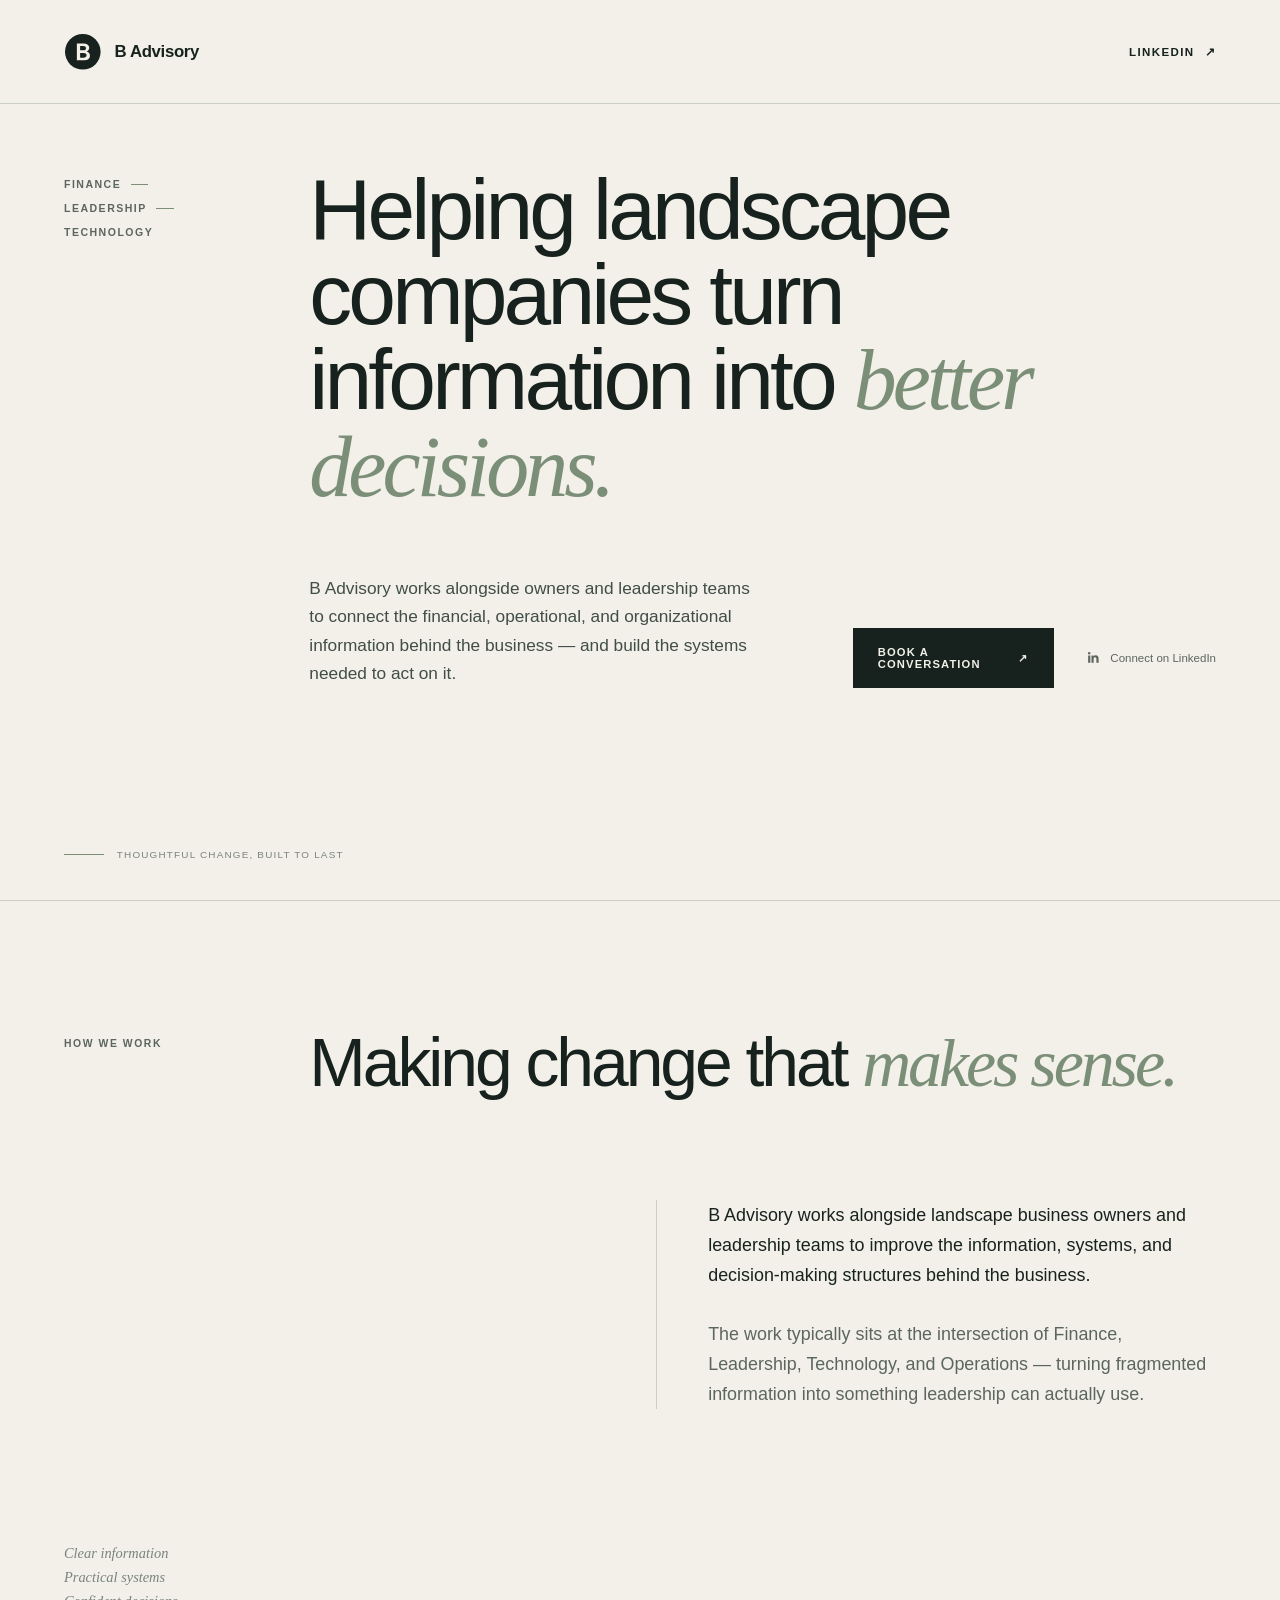
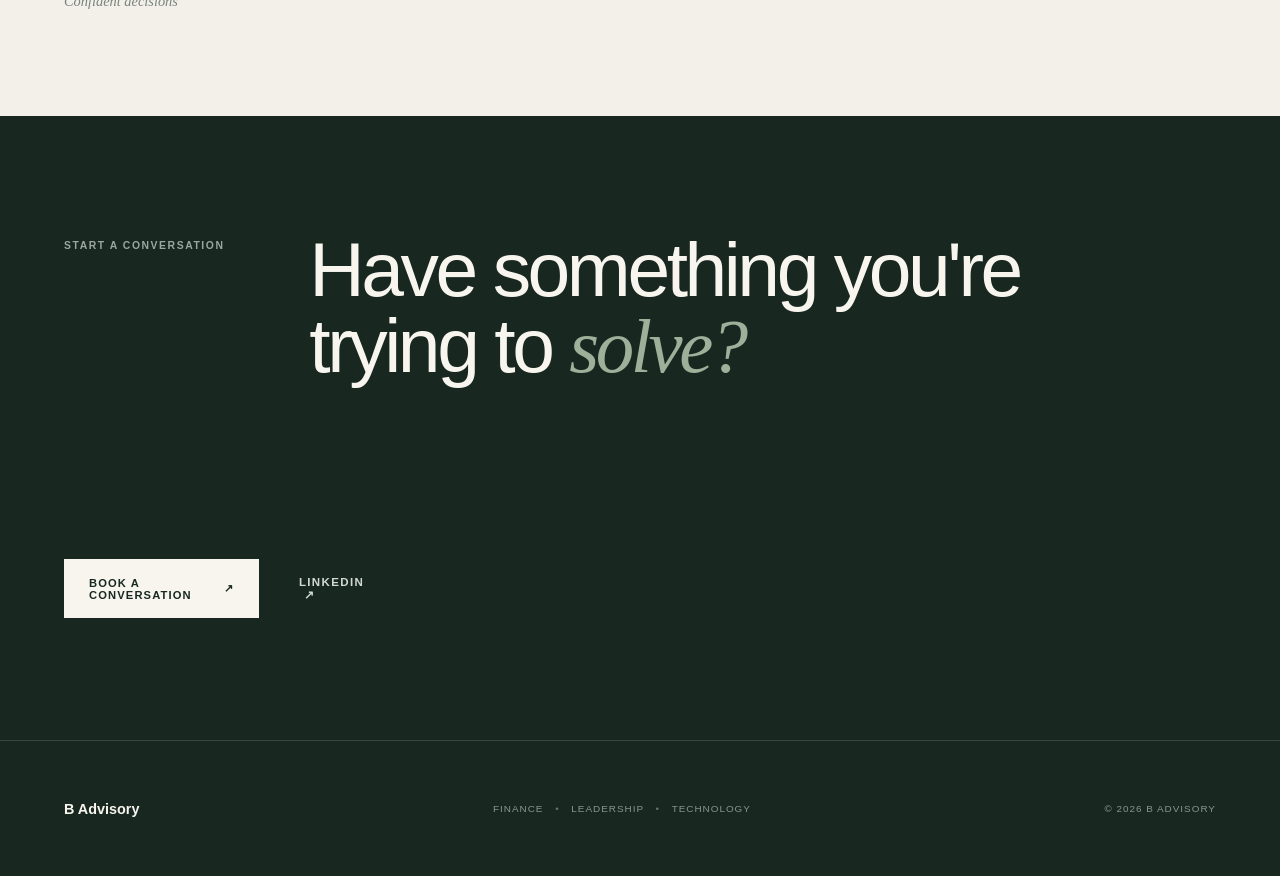
==== index.html @ e439b78d "Build B Advisory single-page website" ====
<!doctype html>
<html lang="en">
  <head>
    <meta charset="utf-8">
    <meta name="viewport" content="width=device-width, initial-scale=1">
    <title>B Advisory — Better information. Better decisions.</title>
    <meta name="description" content="B Advisory helps landscape companies connect financial, operational, and organizational information to make better decisions.">
    <link rel="canonical" href="https://b-advisory.net/">
    <meta property="og:type" content="website">
    <meta property="og:url" content="https://b-advisory.net/">
    <meta property="og:title" content="B Advisory — Better information. Better decisions.">
    <meta property="og:description" content="Helping landscape companies turn information into better decisions.">
    <meta property="og:site_name" content="B Advisory">
    <meta name="twitter:card" content="summary">
    <meta name="twitter:title" content="B Advisory — Better information. Better decisions.">
    <meta name="twitter:description" content="Helping landscape companies turn information into better decisions.">
    <meta name="theme-color" content="#f2f0e9">
    <link rel="icon" href="favicon.svg" type="image/svg+xml">
    <link rel="stylesheet" href="styles.css">
  </head>
  <body>
    <a class="skip-link" href="#main-content">Skip to content</a>

    <header class="site-header">
      <a class="brand" href="./" aria-label="B Advisory home">
        <svg class="brand-mark" viewBox="0 0 38 38" aria-hidden="true">
          <rect x="1" y="1" width="36" height="36" rx="18"></rect>
          <path d="M13 10.5h6.5c4 0 6 1.7 6 4.5 0 1.9-1 3.2-2.8 3.8 2.3.5 3.5 2 3.5 4.1 0 3.1-2.3 4.7-6.5 4.7H13V10.5Zm6.2 7c2 0 3-.7 3-2.2 0-1.4-1-2.1-3-2.1h-2.9v4.3h2.9Zm.3 7.4c2.2 0 3.3-.8 3.3-2.4s-1.1-2.4-3.3-2.4h-3.2v4.8h3.2Z"></path>
        </svg>
        <span>B Advisory</span>
      </a>
      <!-- Replace [LINKEDIN_URL] with the full LinkedIn profile or company URL. -->
      <a class="header-link" href="[LINKEDIN_URL]" target="_blank" rel="noopener noreferrer">
        LinkedIn <span aria-hidden="true">↗</span>
      </a>
    </header>

    <main id="main-content">
      <section class="hero" aria-labelledby="hero-title">
        <div class="hero-kicker" aria-label="Areas of focus">
          <span>Finance</span><span>Leadership</span><span>Technology</span>
        </div>
        <div class="hero-content">
          <h1 id="hero-title">Helping landscape companies turn information into <em>better decisions.</em></h1>
          <div class="hero-detail">
            <p>B Advisory works alongside owners and leadership teams to connect the financial, operational, and organizational information behind the business — and build the systems needed to act on it.</p>
            <div class="hero-actions">
              <!-- Replace [BOOKING_URL] with the full URL for your scheduling page. -->
              <a class="button button-primary" href="[BOOKING_URL]">Book a Conversation <span aria-hidden="true">↗</span></a>
              <a class="text-link" href="[LINKEDIN_URL]" target="_blank" rel="noopener noreferrer">
                <svg viewBox="0 0 24 24" aria-hidden="true"><path d="M6.5 8.2H3.2V19h3.3V8.2ZM4.8 3a1.9 1.9 0 1 0 0 3.8A1.9 1.9 0 0 0 4.8 3Zm14.1 9.8c0-3.3-1.8-4.9-4.2-4.9-1.9 0-2.8 1.1-3.3 1.8V8.2H8.2V19h3.3v-5.3c0-1.4.3-2.8 2.1-2.8s2 1.7 2 2.9V19H19l-.1-6.2Z"></path></svg>
                Connect on LinkedIn
              </a>
            </div>
          </div>
        </div>
        <div class="scroll-note" aria-hidden="true"><span></span> Thoughtful change, built to last</div>
      </section>

      <section class="approach" aria-labelledby="approach-title">
        <p class="section-label">How we work</p>
        <div class="approach-content">
          <h2 id="approach-title">Making change that <em>makes sense.</em></h2>
          <div class="approach-copy">
            <p>B Advisory works alongside landscape business owners and leadership teams to improve the information, systems, and decision-making structures behind the business.</p>
            <p>The work typically sits at the intersection of Finance, Leadership, Technology, and Operations — turning fragmented information into something leadership can actually use.</p>
          </div>
        </div>
        <p class="approach-note">Clear information<br>Practical systems<br>Confident decisions</p>
      </section>

      <section class="contact" aria-labelledby="contact-title">
        <div class="contact-inner">
          <p class="section-label">Start a conversation</p>
          <h2 id="contact-title">Have something you're<br>trying to <em>solve?</em></h2>
          <div class="contact-actions">
            <a class="button button-light" href="[BOOKING_URL]">Book a Conversation <span aria-hidden="true">↗</span></a>
            <a class="contact-link" href="[LINKEDIN_URL]" target="_blank" rel="noopener noreferrer">LinkedIn <span aria-hidden="true">↗</span></a>
          </div>
        </div>
      </section>
    </main>

    <footer>
      <a class="brand brand-footer" href="./" aria-label="B Advisory home">B Advisory</a>
      <p>Finance <span>•</span> Leadership <span>•</span> Technology</p>
      <p>© 2026 B Advisory</p>
    </footer>
  </body>
</html>
---- styles.css ----
:root {
  --paper: #f2f0e9;
  --ink: #17221e;
  --muted: #5c665f;
  --line: #cbcfc5;
  --accent: #7b8f78;
  --dark: #182820;
  --light: #f7f5ee;
  --sans: "Helvetica Neue", Helvetica, Arial, sans-serif;
  --serif: Iowan Old Style, Baskerville, "Times New Roman", serif;
}

* { box-sizing: border-box; }
html { scroll-behavior: smooth; }
body { margin: 0; background: var(--paper); color: var(--ink); font-family: var(--sans); -webkit-font-smoothing: antialiased; }
a { color: inherit; }
.skip-link { position: fixed; z-index: 10; top: 0; left: 1rem; padding: .75rem 1rem; background: var(--ink); color: white; transform: translateY(-120%); }
.skip-link:focus { transform: translateY(0); }
:focus-visible { outline: 2px solid #527058; outline-offset: 4px; }

.site-header { height: 6.5rem; padding: 0 clamp(1.5rem, 5vw, 5.5rem); display: flex; align-items: center; justify-content: space-between; border-bottom: 1px solid var(--line); }
.brand { display: inline-flex; align-items: center; gap: .8rem; font-size: 1.05rem; font-weight: 600; letter-spacing: -.02em; text-decoration: none; }
.brand-mark { width: 2.35rem; height: 2.35rem; }
.brand-mark rect { fill: var(--ink); }
.brand-mark path { fill: var(--paper); }
.header-link, .contact-link { font-size: .72rem; font-weight: 600; letter-spacing: .12em; text-transform: uppercase; text-decoration: none; }
.header-link span, .contact-link span { display: inline-block; margin-left: .35rem; transition: transform .2s ease; }
.header-link:hover span, .contact-link:hover span { transform: translate(2px, -2px); }

.hero { min-height: calc(100svh - 6.5rem); padding: clamp(3rem, 7vh, 6.5rem) clamp(1.5rem, 5vw, 5.5rem) 2.5rem; display: grid; grid-template-columns: minmax(8rem, 1fr) minmax(0, 5fr); grid-template-rows: auto 1fr auto; column-gap: clamp(2rem, 5vw, 7rem); }
.hero-kicker { grid-row: 1 / 3; padding-top: .7rem; display: flex; flex-direction: column; gap: .75rem; color: var(--muted); font-size: .66rem; font-weight: 600; letter-spacing: .14em; text-transform: uppercase; }
.hero-kicker span { display: flex; align-items: center; gap: .6rem; }
.hero-kicker span:not(:last-child)::after { content: ""; width: 1.1rem; height: 1px; background: var(--accent); }
.hero-content { max-width: 77rem; }
h1, h2 { margin: 0; font-weight: 400; letter-spacing: -.045em; line-height: .99; }
h1 { max-width: 74rem; font-size: clamp(3.25rem, 6.7vw, 7.3rem); }
h1 em, h2 em { color: var(--accent); font-family: var(--serif); font-weight: 400; }
.hero-detail { margin-top: clamp(3.5rem, 7vh, 7rem); display: grid; grid-template-columns: minmax(0, 1fr) minmax(19rem, .8fr); gap: clamp(3rem, 7vw, 8rem); align-items: end; }
.hero-detail p { max-width: 39rem; margin: 0; color: #414d47; font-size: clamp(1rem, 1.35vw, 1.25rem); line-height: 1.65; }
.hero-actions { display: flex; align-items: center; gap: 2rem; }
.button { min-height: 3.7rem; padding: 0 1.5rem; display: inline-flex; align-items: center; justify-content: center; gap: 2rem; border: 1px solid transparent; font-size: .7rem; font-weight: 600; letter-spacing: .1em; text-transform: uppercase; text-decoration: none; transition: background .2s ease, color .2s ease, transform .2s ease; }
.button:hover { transform: translateY(-2px); }
.button-primary { background: var(--ink); color: var(--paper); }
.button-primary:hover { background: #2b3933; }
.text-link { display: inline-flex; align-items: center; gap: .55rem; color: var(--muted); font-size: .72rem; text-decoration: none; white-space: nowrap; }
.text-link svg { width: 1rem; fill: currentColor; }
.text-link:hover { color: var(--ink); }
.scroll-note { grid-column: 1 / 3; align-self: end; display: flex; align-items: center; gap: .8rem; color: #7b837e; font-size: .62rem; letter-spacing: .12em; text-transform: uppercase; }
.scroll-note span { width: 2.5rem; height: 1px; background: var(--accent); }

.approach { position: relative; min-height: 51rem; padding: clamp(5rem, 10vw, 10rem) clamp(1.5rem, 5vw, 5.5rem); border-top: 1px solid var(--line); display: grid; grid-template-columns: minmax(8rem, 1fr) minmax(0, 5fr); gap: clamp(2rem, 5vw, 7rem); }
.section-label { margin: .55rem 0 0; color: var(--muted); font-size: .65rem; font-weight: 600; letter-spacing: .15em; text-transform: uppercase; }
.approach-content { max-width: 74rem; }
.approach h2 { max-width: 60rem; font-size: clamp(3rem, 5.3vw, 6rem); }
.approach-copy { width: 57%; min-width: 35rem; margin: clamp(4rem, 8vw, 8rem) 0 0 auto; padding-left: clamp(2rem, 4vw, 4.5rem); border-left: 1px solid var(--line); }
.approach-copy p { margin: 0; font-size: clamp(1rem, 1.4vw, 1.22rem); line-height: 1.68; }
.approach-copy p + p { margin-top: 1.8rem; color: var(--muted); }
.approach-note { position: absolute; left: clamp(1.5rem, 5vw, 5.5rem); bottom: clamp(5rem, 8vw, 8rem); margin: 0; color: #7a837d; font-family: var(--serif); font-size: .9rem; font-style: italic; line-height: 1.65; }

.contact { background: var(--dark); color: var(--light); }
.contact-inner { min-height: 39rem; padding: clamp(5rem, 9vw, 9rem) clamp(1.5rem, 5vw, 5.5rem); display: grid; grid-template-columns: minmax(8rem, 1fr) minmax(0, 5fr); gap: clamp(2rem, 5vw, 7rem); }
.contact .section-label { color: #9ba79e; }
.contact h2 { font-size: clamp(3.1rem, 6vw, 6.7rem); }
.contact h2 em { color: #9eb09a; }
.contact-actions { margin-top: clamp(4rem, 7vw, 7rem); display: flex; align-items: center; gap: 2.5rem; }
.button-light { background: var(--light); color: var(--dark); }
.button-light:hover { background: #dce3d9; }
.contact-link { color: #d2d8d3; }
footer { min-height: 8.5rem; padding: 2rem clamp(1.5rem, 5vw, 5.5rem); display: flex; align-items: center; justify-content: space-between; gap: 2rem; background: var(--dark); color: #89968d; border-top: 1px solid #38483f; font-size: .62rem; letter-spacing: .1em; text-transform: uppercase; }
.brand-footer { color: var(--light); font-size: .9rem; letter-spacing: 0; text-transform: none; }
footer p { margin: 0; }
footer p span { margin: 0 .5rem; color: #66756b; }

@media (max-width: 1100px) and (min-width: 781px) {
  .hero-detail { grid-template-columns: 1fr minmax(15rem, .75fr); gap: 2.5rem; }
  .hero-actions { align-items: flex-start; flex-direction: column; gap: 1.25rem; }
}

@media (max-width: 780px) {
  .site-header { height: 5rem; }
  .hero { min-height: calc(100svh - 5rem); display: block; padding-top: 2.5rem; }
  .hero-kicker { flex-direction: row; flex-wrap: wrap; gap: .45rem 1rem; margin-bottom: 2.4rem; }
  .hero-kicker span:not(:last-child)::after { display: none; }
  h1 { font-size: clamp(2.9rem, 13vw, 4.7rem); }
  .hero-detail { display: block; margin-top: 2.7rem; }
  .hero-detail p { font-size: 1rem; }
  .hero-actions { margin-top: 2rem; align-items: flex-start; flex-direction: column; gap: 1.3rem; }
  .button { width: 100%; justify-content: space-between; }
  .scroll-note { margin-top: 3.5rem; }
  .approach { min-height: 0; display: block; padding-top: 5.5rem; padding-bottom: 6rem; }
  .approach-content { margin-top: 2rem; }
  .approach h2 { font-size: clamp(2.8rem, 12vw, 4.5rem); }
  .approach-copy { width: auto; min-width: 0; margin-top: 3.5rem; padding: 0 0 0 1.5rem; }
  .approach-note { position: static; margin-top: 3.5rem; padding-left: 1.5rem; }
  .contact-inner { min-height: 34rem; display: block; }
  .contact h2 { margin-top: 2.2rem; font-size: clamp(2.8rem, 12vw, 4.6rem); }
  .contact h2 br { display: none; }
  .contact-actions { margin-top: 3.5rem; flex-direction: column; align-items: flex-start; gap: 1.8rem; }
  footer { align-items: flex-start; flex-direction: column; gap: 1rem; }
}

@media (prefers-reduced-motion: reduce) {
  html { scroll-behavior: auto; }
  *, *::before, *::after { transition-duration: .01ms !important; }
}
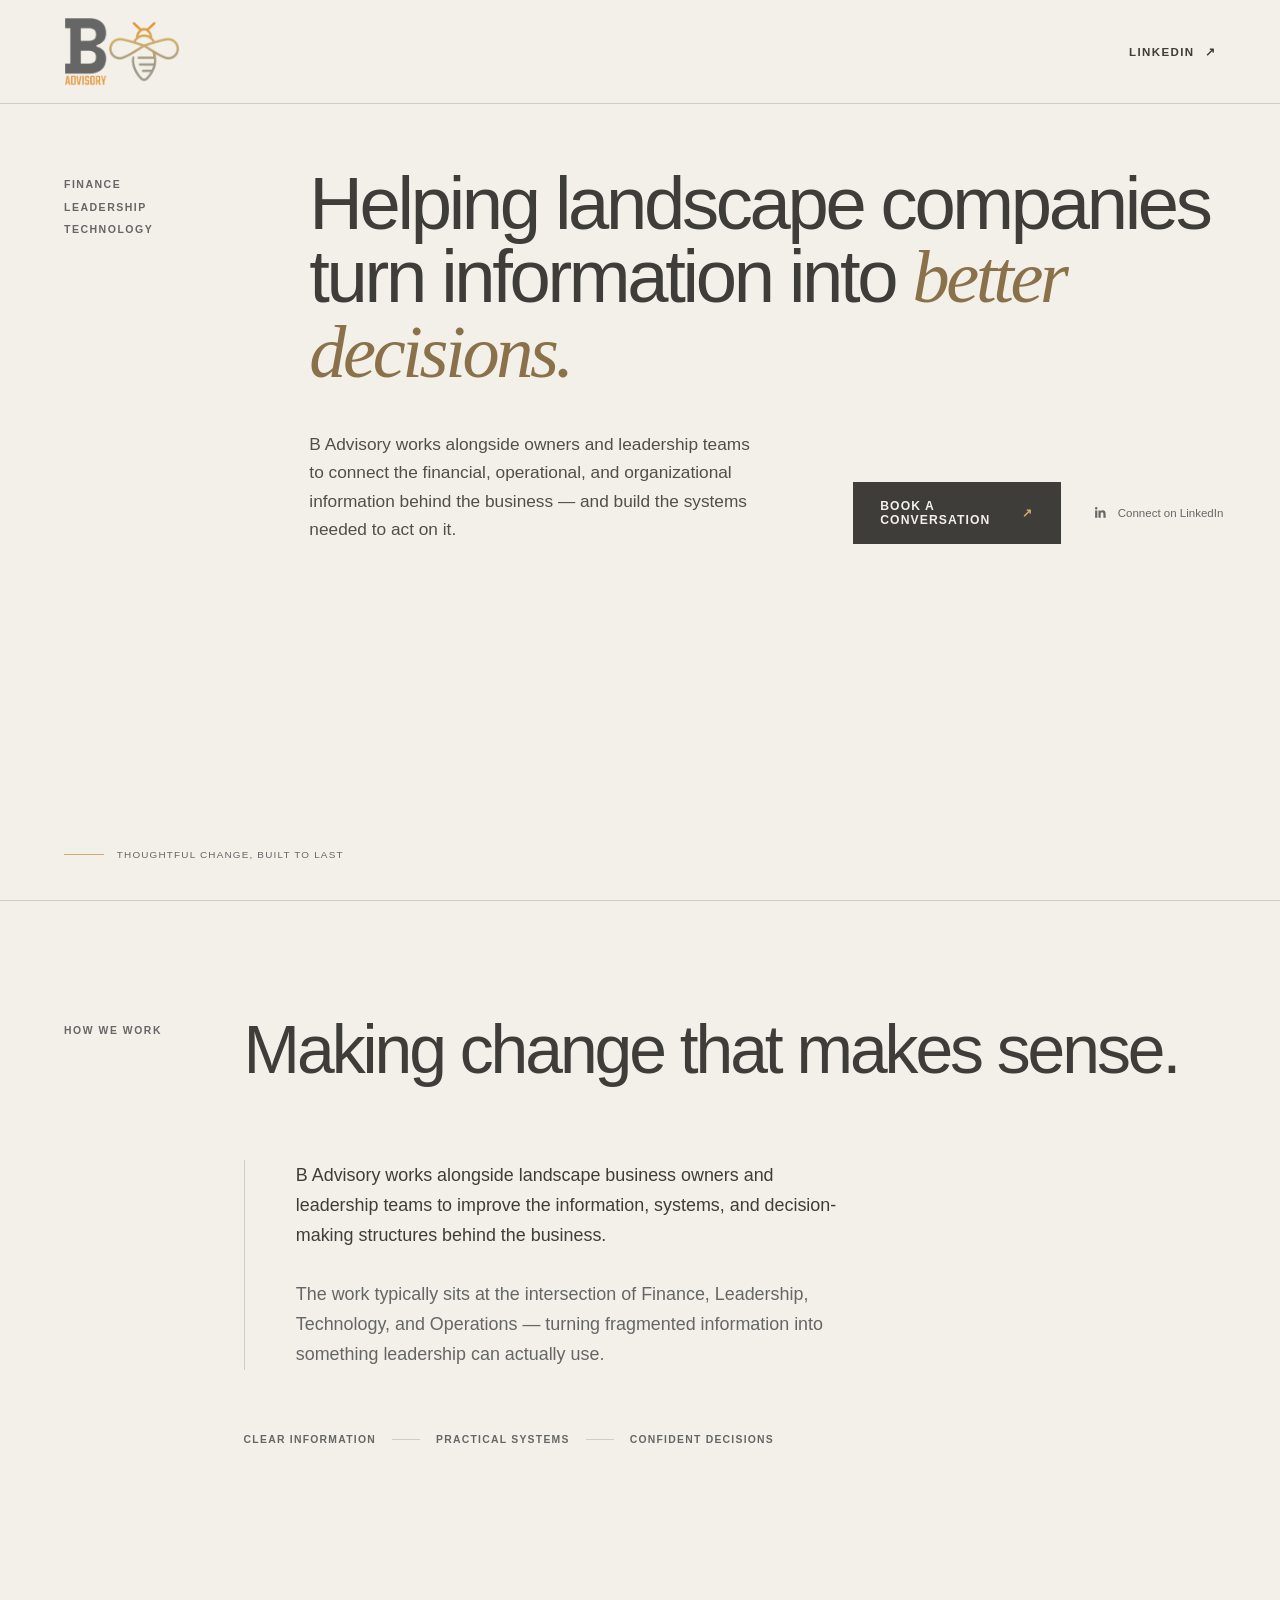
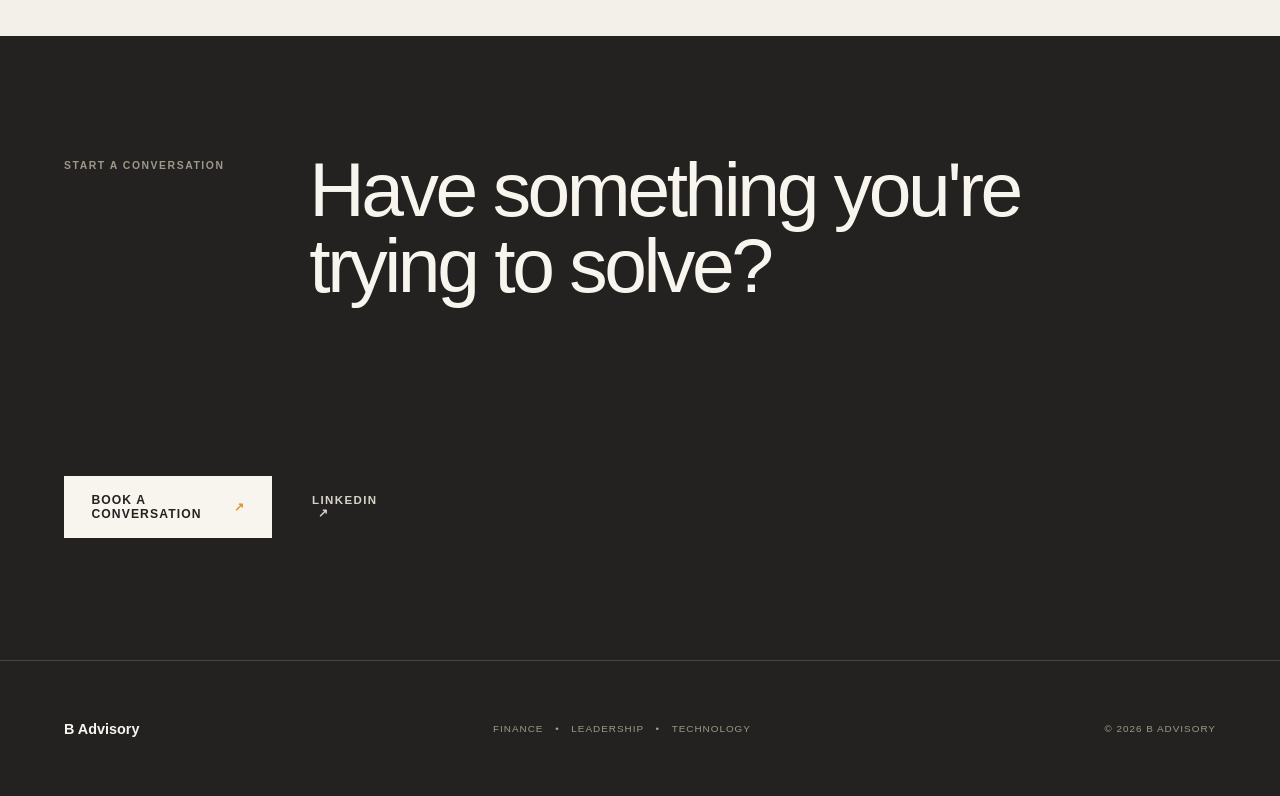
==== commit 152dc308: "Integrate official B Advisory branding" ====
--- a/index.html
+++ b/index.html
@@ -15,7 +15,7 @@
     <meta name="twitter:title" content="B Advisory — Better information. Better decisions.">
     <meta name="twitter:description" content="Helping landscape companies turn information into better decisions.">
     <meta name="theme-color" content="#f2f0e9">
-    <link rel="icon" href="favicon.svg" type="image/svg+xml">
+    <link rel="icon" href="assets/b-advisory-logo.png" type="image/png">
     <link rel="stylesheet" href="styles.css">
   </head>
   <body>
@@ -23,11 +23,7 @@
 
     <header class="site-header">
       <a class="brand" href="./" aria-label="B Advisory home">
-        <svg class="brand-mark" viewBox="0 0 38 38" aria-hidden="true">
-          <rect x="1" y="1" width="36" height="36" rx="18"></rect>
-          <path d="M13 10.5h6.5c4 0 6 1.7 6 4.5 0 1.9-1 3.2-2.8 3.8 2.3.5 3.5 2 3.5 4.1 0 3.1-2.3 4.7-6.5 4.7H13V10.5Zm6.2 7c2 0 3-.7 3-2.2 0-1.4-1-2.1-3-2.1h-2.9v4.3h2.9Zm.3 7.4c2.2 0 3.3-.8 3.3-2.4s-1.1-2.4-3.3-2.4h-3.2v4.8h3.2Z"></path>
-        </svg>
-        <span>B Advisory</span>
+        <img src="assets/b-advisory-logo.png" width="1030" height="616" alt="B Advisory">
       </a>
       <!-- Replace [LINKEDIN_URL] with the full LinkedIn profile or company URL. -->
       <a class="header-link" href="[LINKEDIN_URL]" target="_blank" rel="noopener noreferrer">
@@ -60,19 +56,19 @@
       <section class="approach" aria-labelledby="approach-title">
         <p class="section-label">How we work</p>
         <div class="approach-content">
-          <h2 id="approach-title">Making change that <em>makes sense.</em></h2>
+          <h2 id="approach-title">Making change that makes sense.</h2>
           <div class="approach-copy">
             <p>B Advisory works alongside landscape business owners and leadership teams to improve the information, systems, and decision-making structures behind the business.</p>
             <p>The work typically sits at the intersection of Finance, Leadership, Technology, and Operations — turning fragmented information into something leadership can actually use.</p>
           </div>
+          <p class="approach-note"><span>Clear information</span><span>Practical systems</span><span>Confident decisions</span></p>
         </div>
-        <p class="approach-note">Clear information<br>Practical systems<br>Confident decisions</p>
       </section>
 
       <section class="contact" aria-labelledby="contact-title">
         <div class="contact-inner">
           <p class="section-label">Start a conversation</p>
-          <h2 id="contact-title">Have something you're<br>trying to <em>solve?</em></h2>
+          <h2 id="contact-title">Have something you're<br>trying to solve?</h2>
           <div class="contact-actions">
             <a class="button button-light" href="[BOOKING_URL]">Book a Conversation <span aria-hidden="true">↗</span></a>
             <a class="contact-link" href="[LINKEDIN_URL]" target="_blank" rel="noopener noreferrer">LinkedIn <span aria-hidden="true">↗</span></a>
--- a/styles.css
+++ b/styles.css
@@ -1,10 +1,17 @@
 :root {
+  --brand-gray: #666666;
+  --brand-orange: #e59235;
+  --brand-gold: #cfab6c;
+  --brand-taupe: #b19e7a;
+  --brand-warm-gray: #9e988a;
+  --brand-gold-orange: #d9a453;
+  --interactive-accent: #8b714a;
   --paper: #f2f0e9;
-  --ink: #17221e;
-  --muted: #5c665f;
-  --line: #cbcfc5;
-  --accent: #7b8f78;
-  --dark: #182820;
+  --ink: #3f3d39;
+  --muted: var(--brand-gray);
+  --line: #d1cdc3;
+  --accent: var(--interactive-accent);
+  --dark: #242220;
   --light: #f7f5ee;
   --sans: "Helvetica Neue", Helvetica, Arial, sans-serif;
   --serif: Iowan Old Style, Baskerville, "Times New Roman", serif;
@@ -16,60 +23,62 @@
 a { color: inherit; }
 .skip-link { position: fixed; z-index: 10; top: 0; left: 1rem; padding: .75rem 1rem; background: var(--ink); color: white; transform: translateY(-120%); }
 .skip-link:focus { transform: translateY(0); }
-:focus-visible { outline: 2px solid #527058; outline-offset: 4px; }
+:focus-visible { outline: 2px solid var(--interactive-accent); outline-offset: 4px; }
 
 .site-header { height: 6.5rem; padding: 0 clamp(1.5rem, 5vw, 5.5rem); display: flex; align-items: center; justify-content: space-between; border-bottom: 1px solid var(--line); }
-.brand { display: inline-flex; align-items: center; gap: .8rem; font-size: 1.05rem; font-weight: 600; letter-spacing: -.02em; text-decoration: none; }
-.brand-mark { width: 2.35rem; height: 2.35rem; }
-.brand-mark rect { fill: var(--ink); }
-.brand-mark path { fill: var(--paper); }
+.brand { display: inline-flex; align-items: center; font-size: 1.05rem; font-weight: 600; letter-spacing: -.02em; text-decoration: none; }
+.brand img { display: block; width: 7.25rem; max-width: 100%; height: auto; }
 .header-link, .contact-link { font-size: .72rem; font-weight: 600; letter-spacing: .12em; text-transform: uppercase; text-decoration: none; }
 .header-link span, .contact-link span { display: inline-block; margin-left: .35rem; transition: transform .2s ease; }
+.header-link:hover { color: var(--interactive-accent); }
+.contact-link:hover { color: var(--brand-orange); }
 .header-link:hover span, .contact-link:hover span { transform: translate(2px, -2px); }
 
 .hero { min-height: calc(100svh - 6.5rem); padding: clamp(3rem, 7vh, 6.5rem) clamp(1.5rem, 5vw, 5.5rem) 2.5rem; display: grid; grid-template-columns: minmax(8rem, 1fr) minmax(0, 5fr); grid-template-rows: auto 1fr auto; column-gap: clamp(2rem, 5vw, 7rem); }
-.hero-kicker { grid-row: 1 / 3; padding-top: .7rem; display: flex; flex-direction: column; gap: .75rem; color: var(--muted); font-size: .66rem; font-weight: 600; letter-spacing: .14em; text-transform: uppercase; }
-.hero-kicker span { display: flex; align-items: center; gap: .6rem; }
-.hero-kicker span:not(:last-child)::after { content: ""; width: 1.1rem; height: 1px; background: var(--accent); }
+.hero-kicker { grid-row: 1 / 3; padding-top: .7rem; display: flex; flex-direction: column; gap: .65rem; color: var(--muted); font-size: .66rem; font-weight: 600; letter-spacing: .14em; text-transform: uppercase; }
 .hero-content { max-width: 77rem; }
 h1, h2 { margin: 0; font-weight: 400; letter-spacing: -.045em; line-height: .99; }
-h1 { max-width: 74rem; font-size: clamp(3.25rem, 6.7vw, 7.3rem); }
+h1 { max-width: 66rem; font-size: clamp(3.25rem, 5.8vw, 6.35rem); }
 h1 em, h2 em { color: var(--accent); font-family: var(--serif); font-weight: 400; }
-.hero-detail { margin-top: clamp(3.5rem, 7vh, 7rem); display: grid; grid-template-columns: minmax(0, 1fr) minmax(19rem, .8fr); gap: clamp(3rem, 7vw, 8rem); align-items: end; }
-.hero-detail p { max-width: 39rem; margin: 0; color: #414d47; font-size: clamp(1rem, 1.35vw, 1.25rem); line-height: 1.65; }
+.hero-detail { margin-top: clamp(2.5rem, 4.5vh, 4.5rem); display: grid; grid-template-columns: minmax(0, 1fr) minmax(19rem, .8fr); gap: clamp(3rem, 7vw, 8rem); align-items: end; }
+.hero-detail p { max-width: 39rem; margin: 0; color: #514f4a; font-size: clamp(1rem, 1.35vw, 1.25rem); line-height: 1.65; }
 .hero-actions { display: flex; align-items: center; gap: 2rem; }
-.button { min-height: 3.7rem; padding: 0 1.5rem; display: inline-flex; align-items: center; justify-content: center; gap: 2rem; border: 1px solid transparent; font-size: .7rem; font-weight: 600; letter-spacing: .1em; text-transform: uppercase; text-decoration: none; transition: background .2s ease, color .2s ease, transform .2s ease; }
+.button { min-height: 3.9rem; padding: 0 1.65rem; display: inline-flex; align-items: center; justify-content: center; gap: 2rem; border: 1px solid transparent; font-size: .76rem; font-weight: 600; letter-spacing: .09em; text-transform: uppercase; text-decoration: none; transition: background .2s ease, color .2s ease, transform .2s ease; }
 .button:hover { transform: translateY(-2px); }
 .button-primary { background: var(--ink); color: var(--paper); }
-.button-primary:hover { background: #2b3933; }
+.button-primary span { color: var(--brand-gold); }
+.button-primary:hover { background: #53504a; }
 .text-link { display: inline-flex; align-items: center; gap: .55rem; color: var(--muted); font-size: .72rem; text-decoration: none; white-space: nowrap; }
 .text-link svg { width: 1rem; fill: currentColor; }
 .text-link:hover { color: var(--ink); }
-.scroll-note { grid-column: 1 / 3; align-self: end; display: flex; align-items: center; gap: .8rem; color: #7b837e; font-size: .62rem; letter-spacing: .12em; text-transform: uppercase; }
-.scroll-note span { width: 2.5rem; height: 1px; background: var(--accent); }
+.scroll-note { grid-column: 1 / 3; align-self: end; display: flex; align-items: center; gap: .8rem; color: var(--brand-gray); font-size: .62rem; letter-spacing: .12em; text-transform: uppercase; }
+.scroll-note span { width: 2.5rem; height: 1px; background: var(--brand-gold); }
 
-.approach { position: relative; min-height: 51rem; padding: clamp(5rem, 10vw, 10rem) clamp(1.5rem, 5vw, 5.5rem); border-top: 1px solid var(--line); display: grid; grid-template-columns: minmax(8rem, 1fr) minmax(0, 5fr); gap: clamp(2rem, 5vw, 7rem); }
+.approach { min-height: 46rem; padding: clamp(5rem, 9vw, 9rem) clamp(1.5rem, 5vw, 5.5rem); border-top: 1px solid var(--line); display: grid; grid-template-columns: minmax(8rem, .7fr) minmax(0, 5.3fr); gap: clamp(2rem, 4vw, 5rem); }
 .section-label { margin: .55rem 0 0; color: var(--muted); font-size: .65rem; font-weight: 600; letter-spacing: .15em; text-transform: uppercase; }
 .approach-content { max-width: 74rem; }
 .approach h2 { max-width: 60rem; font-size: clamp(3rem, 5.3vw, 6rem); }
-.approach-copy { width: 57%; min-width: 35rem; margin: clamp(4rem, 8vw, 8rem) 0 0 auto; padding-left: clamp(2rem, 4vw, 4.5rem); border-left: 1px solid var(--line); }
+.approach-copy { width: 62%; min-width: 35rem; margin: clamp(3.5rem, 6vw, 6rem) 0 0; padding-left: clamp(2rem, 4vw, 4.5rem); border-left: 1px solid var(--line); }
 .approach-copy p { margin: 0; font-size: clamp(1rem, 1.4vw, 1.22rem); line-height: 1.68; }
 .approach-copy p + p { margin-top: 1.8rem; color: var(--muted); }
-.approach-note { position: absolute; left: clamp(1.5rem, 5vw, 5.5rem); bottom: clamp(5rem, 8vw, 8rem); margin: 0; color: #7a837d; font-family: var(--serif); font-size: .9rem; font-style: italic; line-height: 1.65; }
+.approach-note { margin: clamp(3rem, 5vw, 5rem) 0 0; display: flex; gap: 0; color: var(--brand-gray); font-size: .65rem; font-weight: 600; letter-spacing: .12em; text-transform: uppercase; }
+.approach-note span { display: flex; align-items: center; }
+.approach-note span:not(:last-child)::after { content: ""; width: 1.75rem; height: 1px; margin: 0 1rem; background: var(--line); }
 
 .contact { background: var(--dark); color: var(--light); }
 .contact-inner { min-height: 39rem; padding: clamp(5rem, 9vw, 9rem) clamp(1.5rem, 5vw, 5.5rem); display: grid; grid-template-columns: minmax(8rem, 1fr) minmax(0, 5fr); gap: clamp(2rem, 5vw, 7rem); }
-.contact .section-label { color: #9ba79e; }
+.contact .section-label { color: var(--brand-warm-gray); }
 .contact h2 { font-size: clamp(3.1rem, 6vw, 6.7rem); }
-.contact h2 em { color: #9eb09a; }
+.contact h2 em { color: var(--brand-gold); }
 .contact-actions { margin-top: clamp(4rem, 7vw, 7rem); display: flex; align-items: center; gap: 2.5rem; }
 .button-light { background: var(--light); color: var(--dark); }
-.button-light:hover { background: #dce3d9; }
-.contact-link { color: #d2d8d3; }
-footer { min-height: 8.5rem; padding: 2rem clamp(1.5rem, 5vw, 5.5rem); display: flex; align-items: center; justify-content: space-between; gap: 2rem; background: var(--dark); color: #89968d; border-top: 1px solid #38483f; font-size: .62rem; letter-spacing: .1em; text-transform: uppercase; }
+.button-light span { color: var(--brand-orange); }
+.button-light:hover { background: #e7dfd0; }
+.contact-link { color: #d8d3c9; }
+footer { min-height: 8.5rem; padding: 2rem clamp(1.5rem, 5vw, 5.5rem); display: flex; align-items: center; justify-content: space-between; gap: 2rem; background: var(--dark); color: var(--brand-warm-gray); border-top: 1px solid #48443f; font-size: .62rem; letter-spacing: .1em; text-transform: uppercase; }
 .brand-footer { color: var(--light); font-size: .9rem; letter-spacing: 0; text-transform: none; }
 footer p { margin: 0; }
-footer p span { margin: 0 .5rem; color: #66756b; }
+footer p span { margin: 0 .5rem; color: var(--brand-taupe); }
 
 @media (max-width: 1100px) and (min-width: 781px) {
   .hero-detail { grid-template-columns: 1fr minmax(15rem, .75fr); gap: 2.5rem; }
@@ -78,9 +87,9 @@
 
 @media (max-width: 780px) {
   .site-header { height: 5rem; }
+  .brand img { width: 6rem; }
   .hero { min-height: calc(100svh - 5rem); display: block; padding-top: 2.5rem; }
   .hero-kicker { flex-direction: row; flex-wrap: wrap; gap: .45rem 1rem; margin-bottom: 2.4rem; }
-  .hero-kicker span:not(:last-child)::after { display: none; }
   h1 { font-size: clamp(2.9rem, 13vw, 4.7rem); }
   .hero-detail { display: block; margin-top: 2.7rem; }
   .hero-detail p { font-size: 1rem; }
@@ -91,7 +100,8 @@
   .approach-content { margin-top: 2rem; }
   .approach h2 { font-size: clamp(2.8rem, 12vw, 4.5rem); }
   .approach-copy { width: auto; min-width: 0; margin-top: 3.5rem; padding: 0 0 0 1.5rem; }
-  .approach-note { position: static; margin-top: 3.5rem; padding-left: 1.5rem; }
+  .approach-note { margin-top: 3.5rem; padding-left: 1.5rem; align-items: flex-start; flex-direction: column; gap: .75rem; }
+  .approach-note span:not(:last-child)::after { display: none; }
   .contact-inner { min-height: 34rem; display: block; }
   .contact h2 { margin-top: 2.2rem; font-size: clamp(2.8rem, 12vw, 4.6rem); }
   .contact h2 br { display: none; }
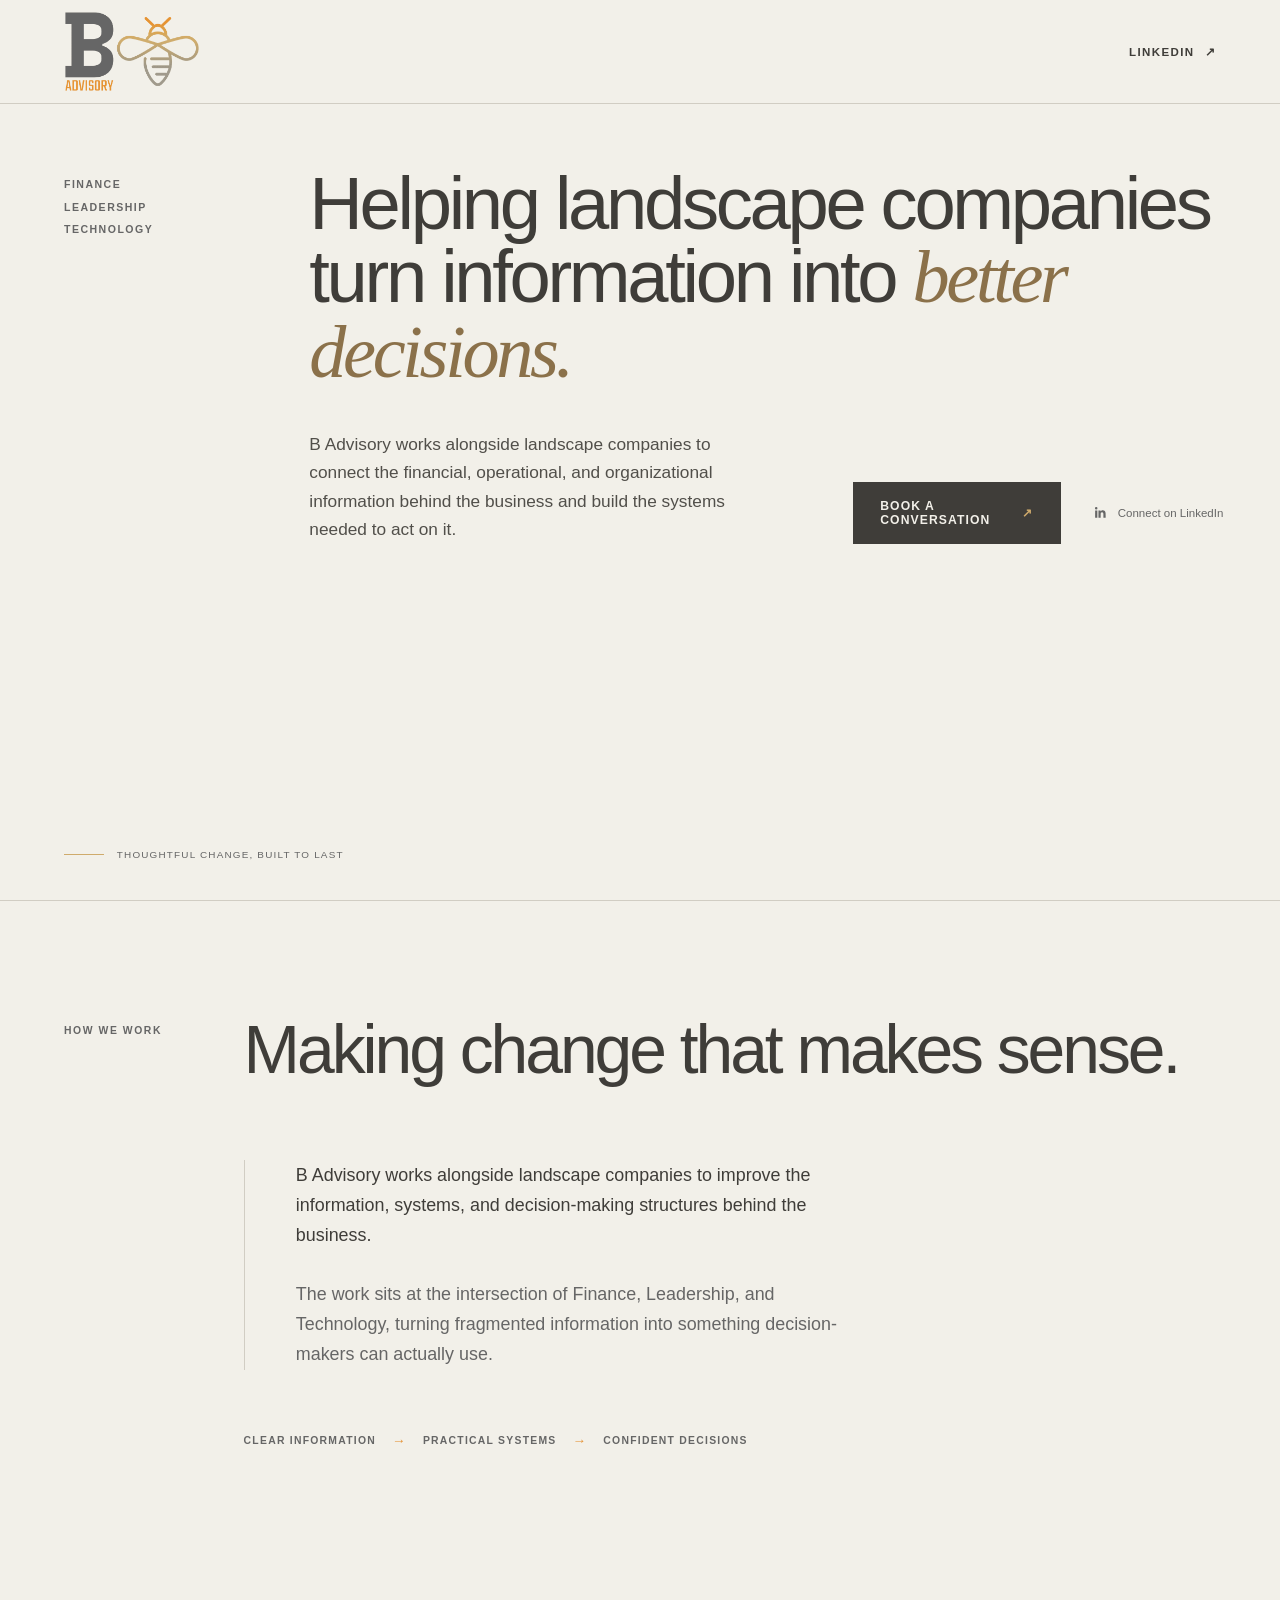
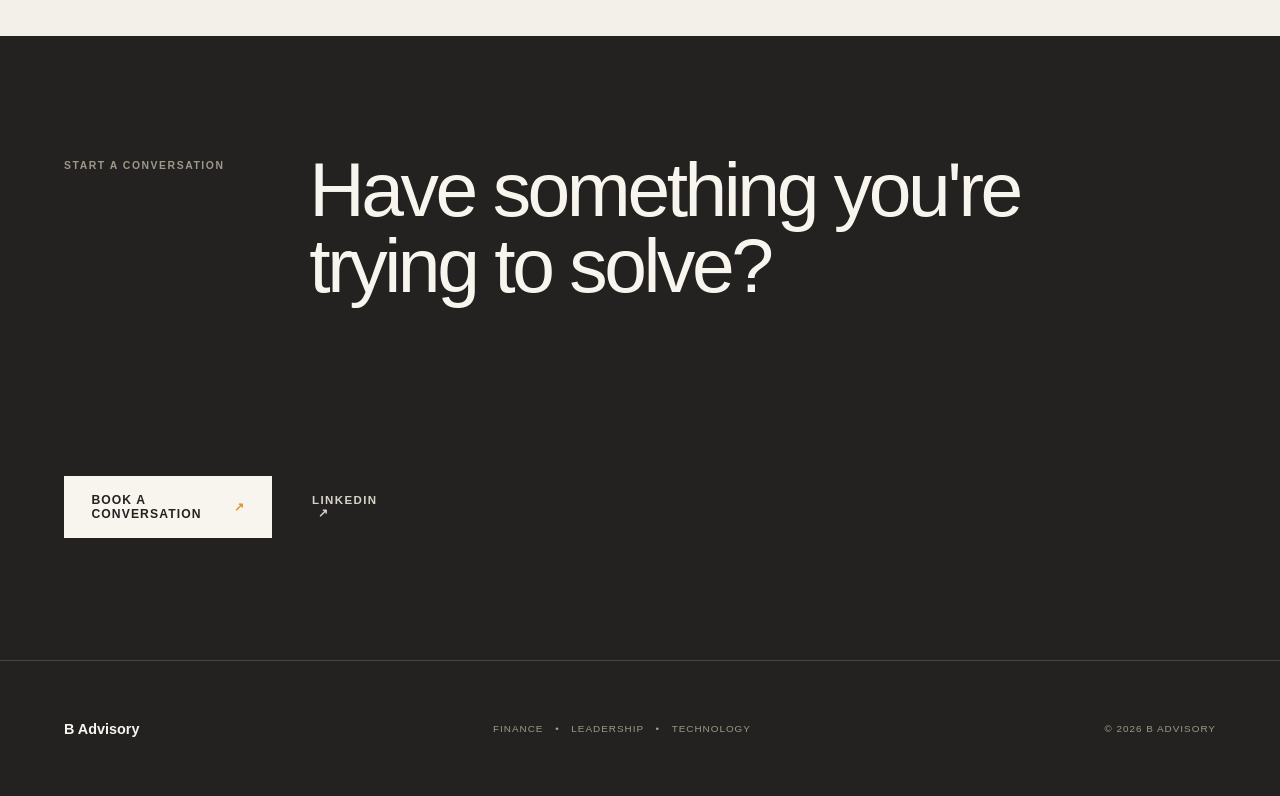
==== commit e849f1a2: "Refine website copy and brand details" ====
--- a/index.html
+++ b/index.html
@@ -3,16 +3,16 @@
   <head>
     <meta charset="utf-8">
     <meta name="viewport" content="width=device-width, initial-scale=1">
-    <title>B Advisory — Better information. Better decisions.</title>
+    <title>B Advisory | Better information. Better decisions.</title>
     <meta name="description" content="B Advisory helps landscape companies connect financial, operational, and organizational information to make better decisions.">
     <link rel="canonical" href="https://b-advisory.net/">
     <meta property="og:type" content="website">
     <meta property="og:url" content="https://b-advisory.net/">
-    <meta property="og:title" content="B Advisory — Better information. Better decisions.">
+    <meta property="og:title" content="B Advisory | Better information. Better decisions.">
     <meta property="og:description" content="Helping landscape companies turn information into better decisions.">
     <meta property="og:site_name" content="B Advisory">
     <meta name="twitter:card" content="summary">
-    <meta name="twitter:title" content="B Advisory — Better information. Better decisions.">
+    <meta name="twitter:title" content="B Advisory | Better information. Better decisions.">
     <meta name="twitter:description" content="Helping landscape companies turn information into better decisions.">
     <meta name="theme-color" content="#f2f0e9">
     <link rel="icon" href="assets/b-advisory-logo.png" type="image/png">
@@ -39,7 +39,7 @@
         <div class="hero-content">
           <h1 id="hero-title">Helping landscape companies turn information into <em>better decisions.</em></h1>
           <div class="hero-detail">
-            <p>B Advisory works alongside owners and leadership teams to connect the financial, operational, and organizational information behind the business — and build the systems needed to act on it.</p>
+            <p>B Advisory works alongside landscape companies to connect the financial, operational, and organizational information behind the business and build the systems needed to act on it.</p>
             <div class="hero-actions">
               <!-- Replace [BOOKING_URL] with the full URL for your scheduling page. -->
               <a class="button button-primary" href="[BOOKING_URL]">Book a Conversation <span aria-hidden="true">↗</span></a>
@@ -58,8 +58,8 @@
         <div class="approach-content">
           <h2 id="approach-title">Making change that makes sense.</h2>
           <div class="approach-copy">
-            <p>B Advisory works alongside landscape business owners and leadership teams to improve the information, systems, and decision-making structures behind the business.</p>
-            <p>The work typically sits at the intersection of Finance, Leadership, Technology, and Operations — turning fragmented information into something leadership can actually use.</p>
+            <p>B Advisory works alongside landscape companies to improve the information, systems, and decision-making structures behind the business.</p>
+            <p>The work sits at the intersection of Finance, Leadership, and Technology, turning fragmented information into something decision-makers can actually use.</p>
           </div>
           <p class="approach-note"><span>Clear information</span><span>Practical systems</span><span>Confident decisions</span></p>
         </div>
--- a/styles.css
+++ b/styles.css
@@ -27,7 +27,7 @@
 
 .site-header { height: 6.5rem; padding: 0 clamp(1.5rem, 5vw, 5.5rem); display: flex; align-items: center; justify-content: space-between; border-bottom: 1px solid var(--line); }
 .brand { display: inline-flex; align-items: center; font-size: 1.05rem; font-weight: 600; letter-spacing: -.02em; text-decoration: none; }
-.brand img { display: block; width: 7.25rem; max-width: 100%; height: auto; }
+.brand img { display: block; width: 8.5rem; max-width: 100%; height: auto; }
 .header-link, .contact-link { font-size: .72rem; font-weight: 600; letter-spacing: .12em; text-transform: uppercase; text-decoration: none; }
 .header-link span, .contact-link span { display: inline-block; margin-left: .35rem; transition: transform .2s ease; }
 .header-link:hover { color: var(--interactive-accent); }
@@ -63,7 +63,7 @@
 .approach-copy p + p { margin-top: 1.8rem; color: var(--muted); }
 .approach-note { margin: clamp(3rem, 5vw, 5rem) 0 0; display: flex; gap: 0; color: var(--brand-gray); font-size: .65rem; font-weight: 600; letter-spacing: .12em; text-transform: uppercase; }
 .approach-note span { display: flex; align-items: center; }
-.approach-note span:not(:last-child)::after { content: ""; width: 1.75rem; height: 1px; margin: 0 1rem; background: var(--line); }
+.approach-note span:not(:last-child)::after { content: "→"; margin: 0 1rem; color: var(--brand-orange); font-size: .85rem; line-height: 1; }
 
 .contact { background: var(--dark); color: var(--light); }
 .contact-inner { min-height: 39rem; padding: clamp(5rem, 9vw, 9rem) clamp(1.5rem, 5vw, 5.5rem); display: grid; grid-template-columns: minmax(8rem, 1fr) minmax(0, 5fr); gap: clamp(2rem, 5vw, 7rem); }
@@ -81,6 +81,7 @@
 footer p span { margin: 0 .5rem; color: var(--brand-taupe); }
 
 @media (max-width: 1100px) and (min-width: 781px) {
+  .brand img { width: 7.75rem; }
   .hero-detail { grid-template-columns: 1fr minmax(15rem, .75fr); gap: 2.5rem; }
   .hero-actions { align-items: flex-start; flex-direction: column; gap: 1.25rem; }
 }
@@ -101,7 +102,7 @@
   .approach h2 { font-size: clamp(2.8rem, 12vw, 4.5rem); }
   .approach-copy { width: auto; min-width: 0; margin-top: 3.5rem; padding: 0 0 0 1.5rem; }
   .approach-note { margin-top: 3.5rem; padding-left: 1.5rem; align-items: flex-start; flex-direction: column; gap: .75rem; }
-  .approach-note span:not(:last-child)::after { display: none; }
+  .approach-note span:not(:last-child)::after { margin-left: .75rem; }
   .contact-inner { min-height: 34rem; display: block; }
   .contact h2 { margin-top: 2.2rem; font-size: clamp(2.8rem, 12vw, 4.6rem); }
   .contact h2 br { display: none; }
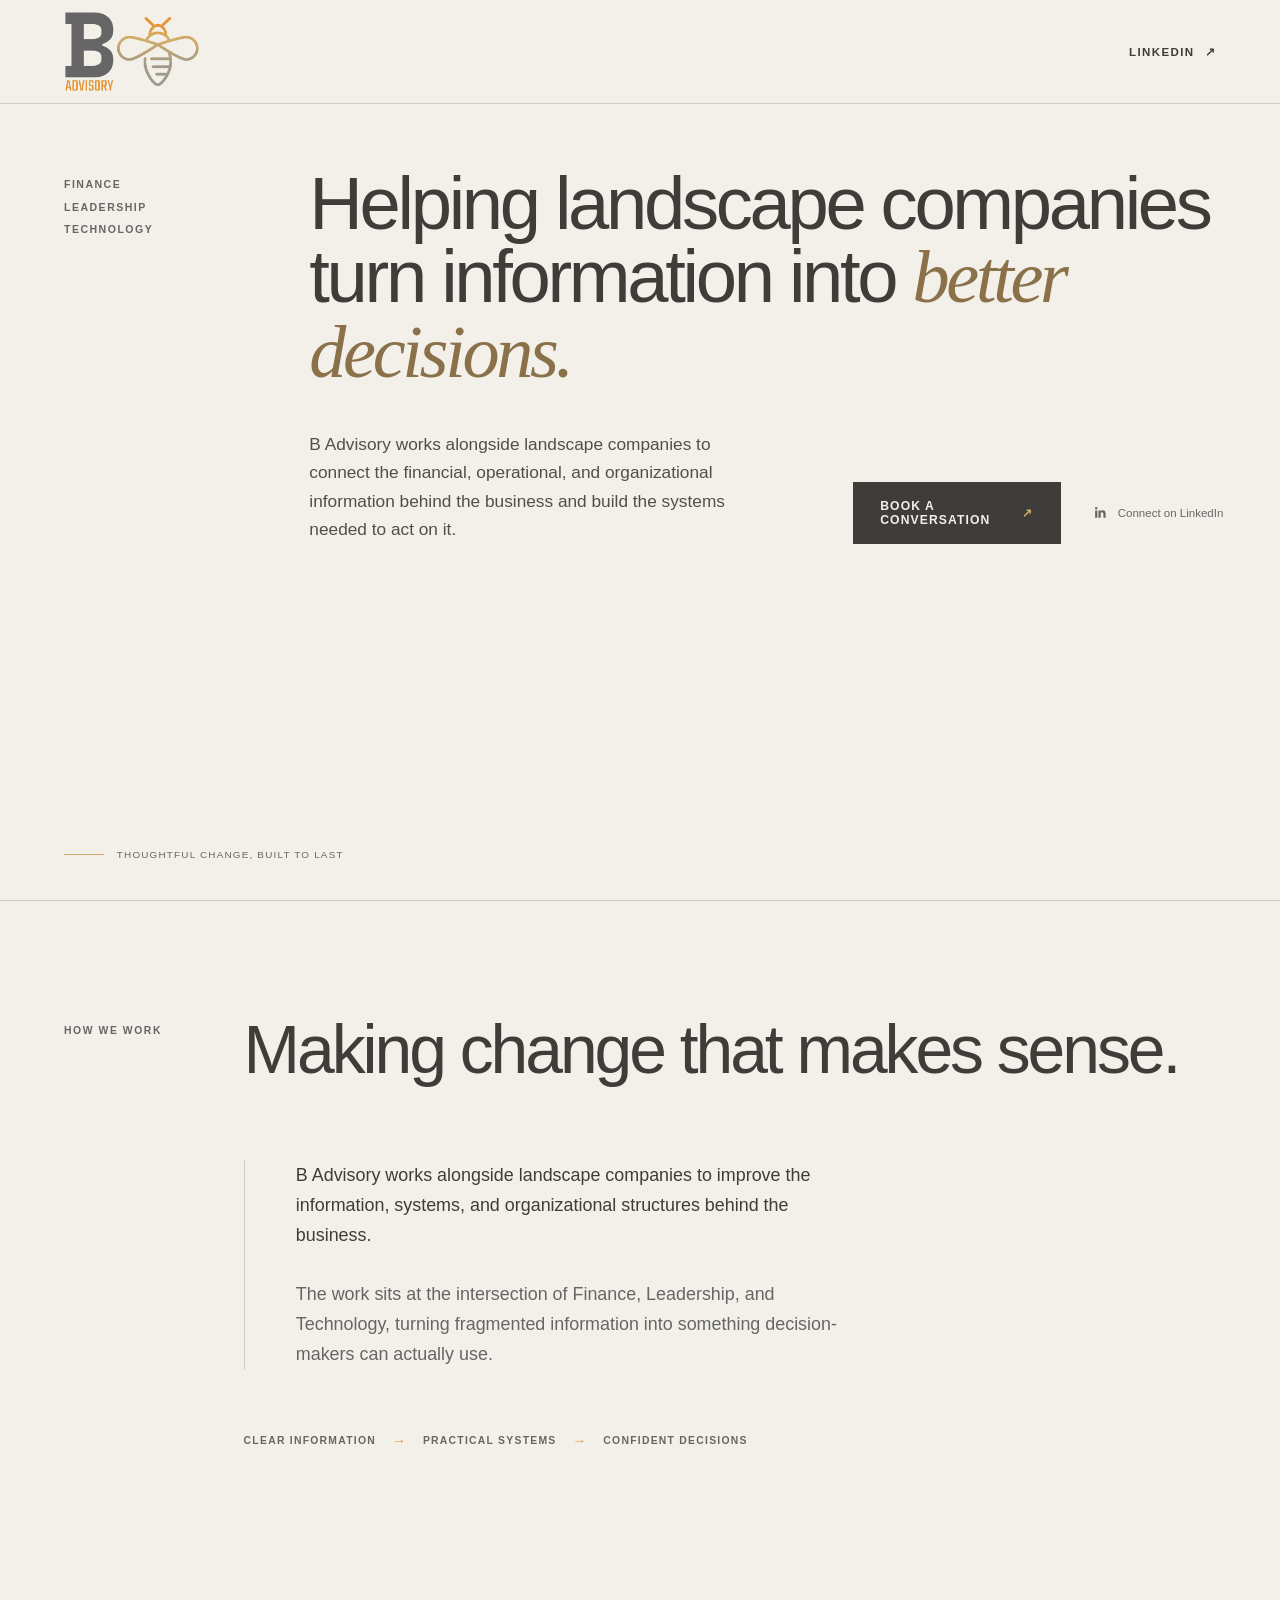
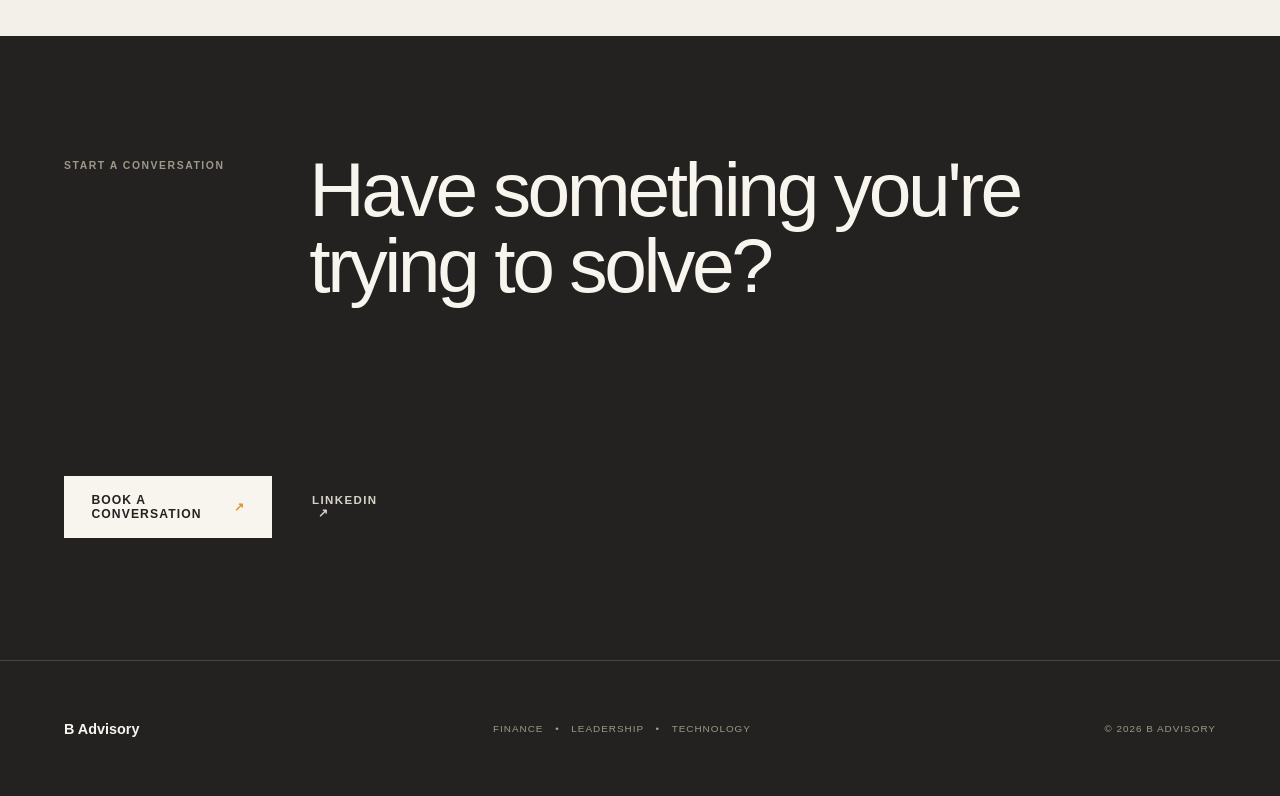
==== commit 54bd8a71: "Fix section progression markup" ====
--- a/index.html
+++ b/index.html
@@ -58,10 +58,16 @@
         <div class="approach-content">
           <h2 id="approach-title">Making change that makes sense.</h2>
           <div class="approach-copy">
-            <p>B Advisory works alongside landscape companies to improve the information, systems, and decision-making structures behind the business.</p>
+            <p>B Advisory works alongside landscape companies to improve the information, systems, and organizational structures behind the business.</p>
             <p>The work sits at the intersection of Finance, Leadership, and Technology, turning fragmented information into something decision-makers can actually use.</p>
           </div>
-          <p class="approach-note"><span>Clear information</span><span>Practical systems</span><span>Confident decisions</span></p>
+          <p class="approach-note">
+            <span>Clear information</span>
+            <span class="progress-arrow" aria-hidden="true">→</span>
+            <span>Practical systems</span>
+            <span class="progress-arrow" aria-hidden="true">→</span>
+            <span>Confident decisions</span>
+          </p>
         </div>
       </section>
 
--- a/styles.css
+++ b/styles.css
@@ -63,7 +63,7 @@
 .approach-copy p + p { margin-top: 1.8rem; color: var(--muted); }
 .approach-note { margin: clamp(3rem, 5vw, 5rem) 0 0; display: flex; gap: 0; color: var(--brand-gray); font-size: .65rem; font-weight: 600; letter-spacing: .12em; text-transform: uppercase; }
 .approach-note span { display: flex; align-items: center; }
-.approach-note span:not(:last-child)::after { content: "→"; margin: 0 1rem; color: var(--brand-orange); font-size: .85rem; line-height: 1; }
+.approach-note .progress-arrow { margin: 0 1rem; color: var(--brand-orange); font-size: .85rem; line-height: 1; }
 
 .contact { background: var(--dark); color: var(--light); }
 .contact-inner { min-height: 39rem; padding: clamp(5rem, 9vw, 9rem) clamp(1.5rem, 5vw, 5.5rem); display: grid; grid-template-columns: minmax(8rem, 1fr) minmax(0, 5fr); gap: clamp(2rem, 5vw, 7rem); }
@@ -101,8 +101,8 @@
   .approach-content { margin-top: 2rem; }
   .approach h2 { font-size: clamp(2.8rem, 12vw, 4.5rem); }
   .approach-copy { width: auto; min-width: 0; margin-top: 3.5rem; padding: 0 0 0 1.5rem; }
-  .approach-note { margin-top: 3.5rem; padding-left: 1.5rem; align-items: flex-start; flex-direction: column; gap: .75rem; }
-  .approach-note span:not(:last-child)::after { margin-left: .75rem; }
+  .approach-note { margin-top: 3.5rem; padding-left: 1.5rem; flex-wrap: wrap; gap: .75rem; }
+  .approach-note .progress-arrow { margin: 0; }
   .contact-inner { min-height: 34rem; display: block; }
   .contact h2 { margin-top: 2.2rem; font-size: clamp(2.8rem, 12vw, 4.6rem); }
   .contact h2 br { display: none; }
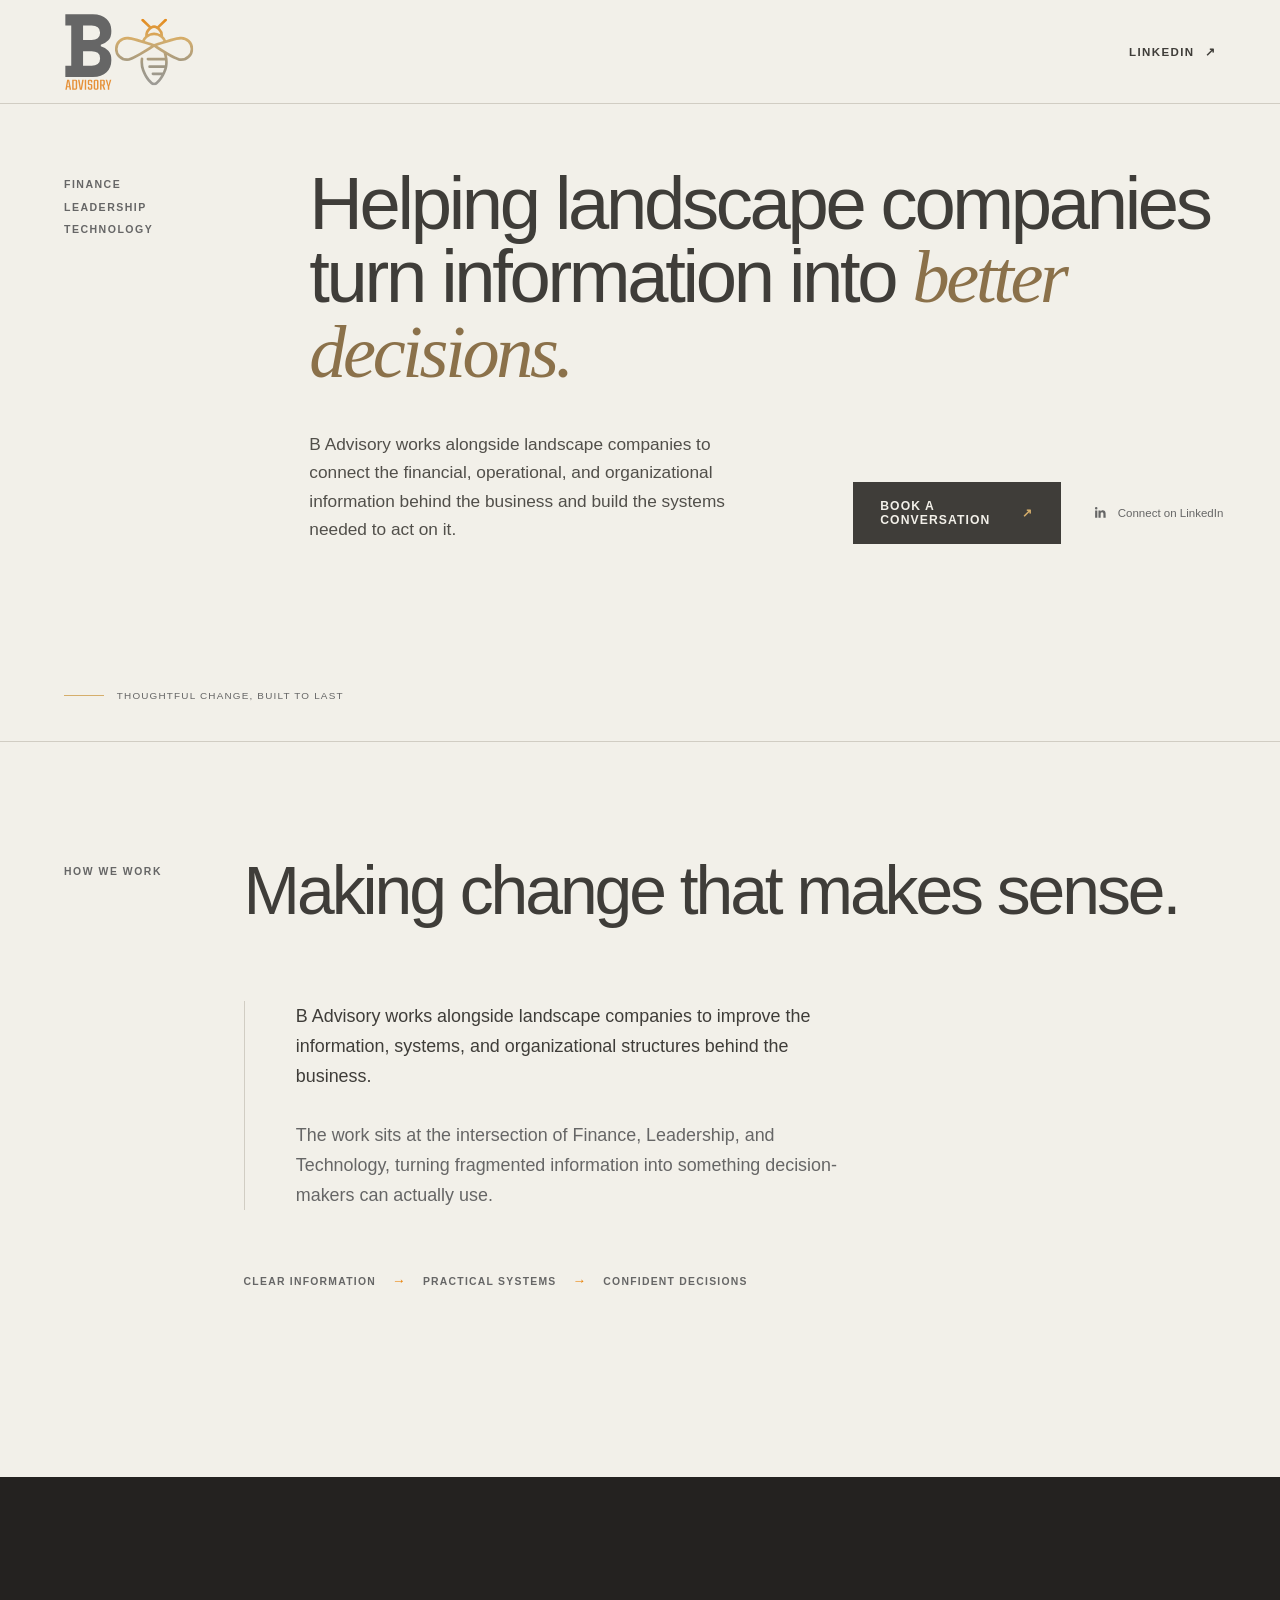
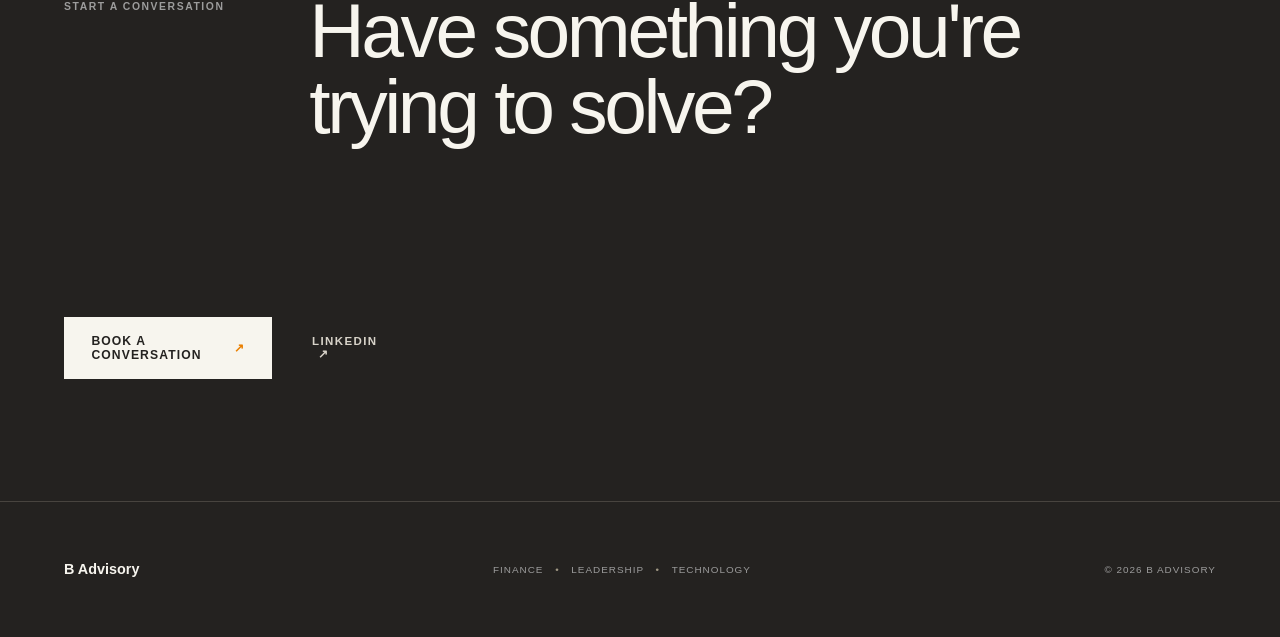
==== commit 4c4ac2c1: "Use official SVG logo and brand palette" ====
--- a/index.html
+++ b/index.html
@@ -15,7 +15,7 @@
     <meta name="twitter:title" content="B Advisory | Better information. Better decisions.">
     <meta name="twitter:description" content="Helping landscape companies turn information into better decisions.">
     <meta name="theme-color" content="#f2f0e9">
-    <link rel="icon" href="assets/b-advisory-logo.png" type="image/png">
+    <link rel="icon" href="assets/b-advisory-logo.svg" type="image/svg+xml">
     <link rel="stylesheet" href="styles.css">
   </head>
   <body>
@@ -23,10 +23,9 @@
 
     <header class="site-header">
       <a class="brand" href="./" aria-label="B Advisory home">
-        <img src="assets/b-advisory-logo.png" width="1030" height="616" alt="B Advisory">
+        <img src="assets/b-advisory-logo.svg" width="1030" height="616" alt="B Advisory">
       </a>
-      <!-- Replace [LINKEDIN_URL] with the full LinkedIn profile or company URL. -->
-      <a class="header-link" href="[LINKEDIN_URL]" target="_blank" rel="noopener noreferrer">
+      <a class="header-link" href="https://www.linkedin.com/in/brady-crabtree-14091574" target="_blank" rel="noopener noreferrer">
         LinkedIn <span aria-hidden="true">↗</span>
       </a>
     </header>
@@ -41,9 +40,8 @@
           <div class="hero-detail">
             <p>B Advisory works alongside landscape companies to connect the financial, operational, and organizational information behind the business and build the systems needed to act on it.</p>
             <div class="hero-actions">
-              <!-- Replace [BOOKING_URL] with the full URL for your scheduling page. -->
-              <a class="button button-primary" href="[BOOKING_URL]">Book a Conversation <span aria-hidden="true">↗</span></a>
-              <a class="text-link" href="[LINKEDIN_URL]" target="_blank" rel="noopener noreferrer">
+              <a class="button button-primary" href="https://calendar.google.com/calendar/appointments/schedules/AcZssZ1vlmXPat2MYDRKgEhzXgUfnACqPblXoN0xEB41KQvExNa9zrO9hceU0Ti_ARnrypWYLtC7mbpo" target="_blank" rel="noopener noreferrer">Book a Conversation <span aria-hidden="true">↗</span></a>
+              <a class="text-link" href="https://www.linkedin.com/in/brady-crabtree-14091574" target="_blank" rel="noopener noreferrer">
                 <svg viewBox="0 0 24 24" aria-hidden="true"><path d="M6.5 8.2H3.2V19h3.3V8.2ZM4.8 3a1.9 1.9 0 1 0 0 3.8A1.9 1.9 0 0 0 4.8 3Zm14.1 9.8c0-3.3-1.8-4.9-4.2-4.9-1.9 0-2.8 1.1-3.3 1.8V8.2H8.2V19h3.3v-5.3c0-1.4.3-2.8 2.1-2.8s2 1.7 2 2.9V19H19l-.1-6.2Z"></path></svg>
                 Connect on LinkedIn
               </a>
@@ -74,10 +72,10 @@
       <section class="contact" aria-labelledby="contact-title">
         <div class="contact-inner">
           <p class="section-label">Start a conversation</p>
-          <h2 id="contact-title">Have something you're<br>trying to solve?</h2>
+          <h2 id="contact-title" aria-label="Have something you're trying to solve?"><span class="contact-title-line" aria-hidden="true">Have something you're</span><span class="contact-title-line" aria-hidden="true">trying to solve?</span></h2>
           <div class="contact-actions">
-            <a class="button button-light" href="[BOOKING_URL]">Book a Conversation <span aria-hidden="true">↗</span></a>
-            <a class="contact-link" href="[LINKEDIN_URL]" target="_blank" rel="noopener noreferrer">LinkedIn <span aria-hidden="true">↗</span></a>
+            <a class="button button-light" href="https://calendar.google.com/calendar/appointments/schedules/AcZssZ1vlmXPat2MYDRKgEhzXgUfnACqPblXoN0xEB41KQvExNa9zrO9hceU0Ti_ARnrypWYLtC7mbpo" target="_blank" rel="noopener noreferrer">Book a Conversation <span aria-hidden="true">↗</span></a>
+            <a class="contact-link" href="https://www.linkedin.com/in/brady-crabtree-14091574" target="_blank" rel="noopener noreferrer">LinkedIn <span aria-hidden="true">↗</span></a>
           </div>
         </div>
       </section>
--- a/styles.css
+++ b/styles.css
@@ -1,10 +1,9 @@
 :root {
   --brand-gray: #666666;
-  --brand-orange: #e59235;
-  --brand-gold: #cfab6c;
-  --brand-taupe: #b19e7a;
-  --brand-warm-gray: #9e988a;
-  --brand-gold-orange: #d9a453;
+  --brand-gradient-gray: #9c9c9c;
+  --brand-taupe: #9f9783;
+  --brand-gold: #d5ae6b;
+  --brand-orange: #ea7f00;
   --interactive-accent: #8b714a;
   --paper: #f2f0e9;
   --ink: #3f3d39;
@@ -67,18 +66,23 @@
 
 .contact { background: var(--dark); color: var(--light); }
 .contact-inner { min-height: 39rem; padding: clamp(5rem, 9vw, 9rem) clamp(1.5rem, 5vw, 5.5rem); display: grid; grid-template-columns: minmax(8rem, 1fr) minmax(0, 5fr); gap: clamp(2rem, 5vw, 7rem); }
-.contact .section-label { color: var(--brand-warm-gray); }
+.contact .section-label { color: var(--brand-gradient-gray); }
 .contact h2 { font-size: clamp(3.1rem, 6vw, 6.7rem); }
+.contact-title-line { display: block; }
 .contact h2 em { color: var(--brand-gold); }
 .contact-actions { margin-top: clamp(4rem, 7vw, 7rem); display: flex; align-items: center; gap: 2.5rem; }
 .button-light { background: var(--light); color: var(--dark); }
 .button-light span { color: var(--brand-orange); }
 .button-light:hover { background: #e7dfd0; }
 .contact-link { color: #d8d3c9; }
-footer { min-height: 8.5rem; padding: 2rem clamp(1.5rem, 5vw, 5.5rem); display: flex; align-items: center; justify-content: space-between; gap: 2rem; background: var(--dark); color: var(--brand-warm-gray); border-top: 1px solid #48443f; font-size: .62rem; letter-spacing: .1em; text-transform: uppercase; }
+footer { min-height: 8.5rem; padding: 2rem clamp(1.5rem, 5vw, 5.5rem); display: flex; align-items: center; justify-content: space-between; gap: 2rem; background: var(--dark); color: var(--brand-gradient-gray); border-top: 1px solid #48443f; font-size: .62rem; letter-spacing: .1em; text-transform: uppercase; }
 .brand-footer { color: var(--light); font-size: .9rem; letter-spacing: 0; text-transform: none; }
 footer p { margin: 0; }
 footer p span { margin: 0 .5rem; color: var(--brand-taupe); }
+
+@media (min-width: 781px) and (max-width: 1280px) {
+  .hero { min-height: calc(80svh - 5.2rem); }
+}
 
 @media (max-width: 1100px) and (min-width: 781px) {
   .brand img { width: 7.75rem; }
@@ -105,7 +109,8 @@
   .approach-note .progress-arrow { margin: 0; }
   .contact-inner { min-height: 34rem; display: block; }
   .contact h2 { margin-top: 2.2rem; font-size: clamp(2.8rem, 12vw, 4.6rem); }
-  .contact h2 br { display: none; }
+  .contact-title-line { display: inline; }
+  .contact-title-line + .contact-title-line::before { content: " "; }
   .contact-actions { margin-top: 3.5rem; flex-direction: column; align-items: flex-start; gap: 1.8rem; }
   footer { align-items: flex-start; flex-direction: column; gap: 1rem; }
 }
